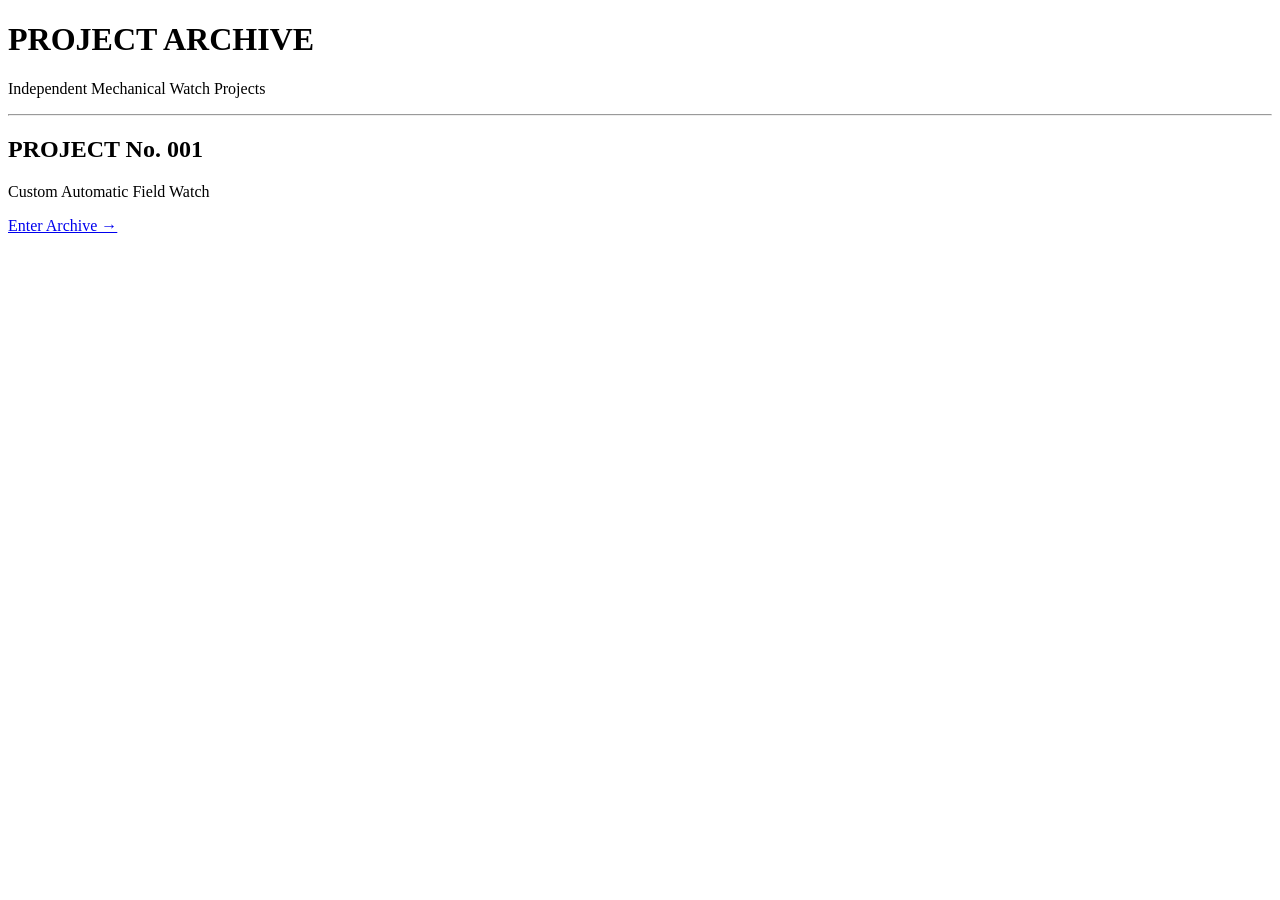
==== index.html @ 33ea07ad "Add initial index.html for project archive" ====
<!DOCTYPE html>
<html lang="en">
<head>
  <meta charset="UTF-8">
  <meta name="viewport" content="width=device-width, initial-scale=1.0">
  <title>Project Archive</title>
</head>
<body>

  <h1>PROJECT ARCHIVE</h1>

  <p>Independent Mechanical Watch Projects</p>

  <hr>

  <h2>PROJECT No. 001</h2>
  <p>Custom Automatic Field Watch</p>

  <p>
    <a href="project-001/">Enter Archive →</a>
  </p>

</body>
</html>
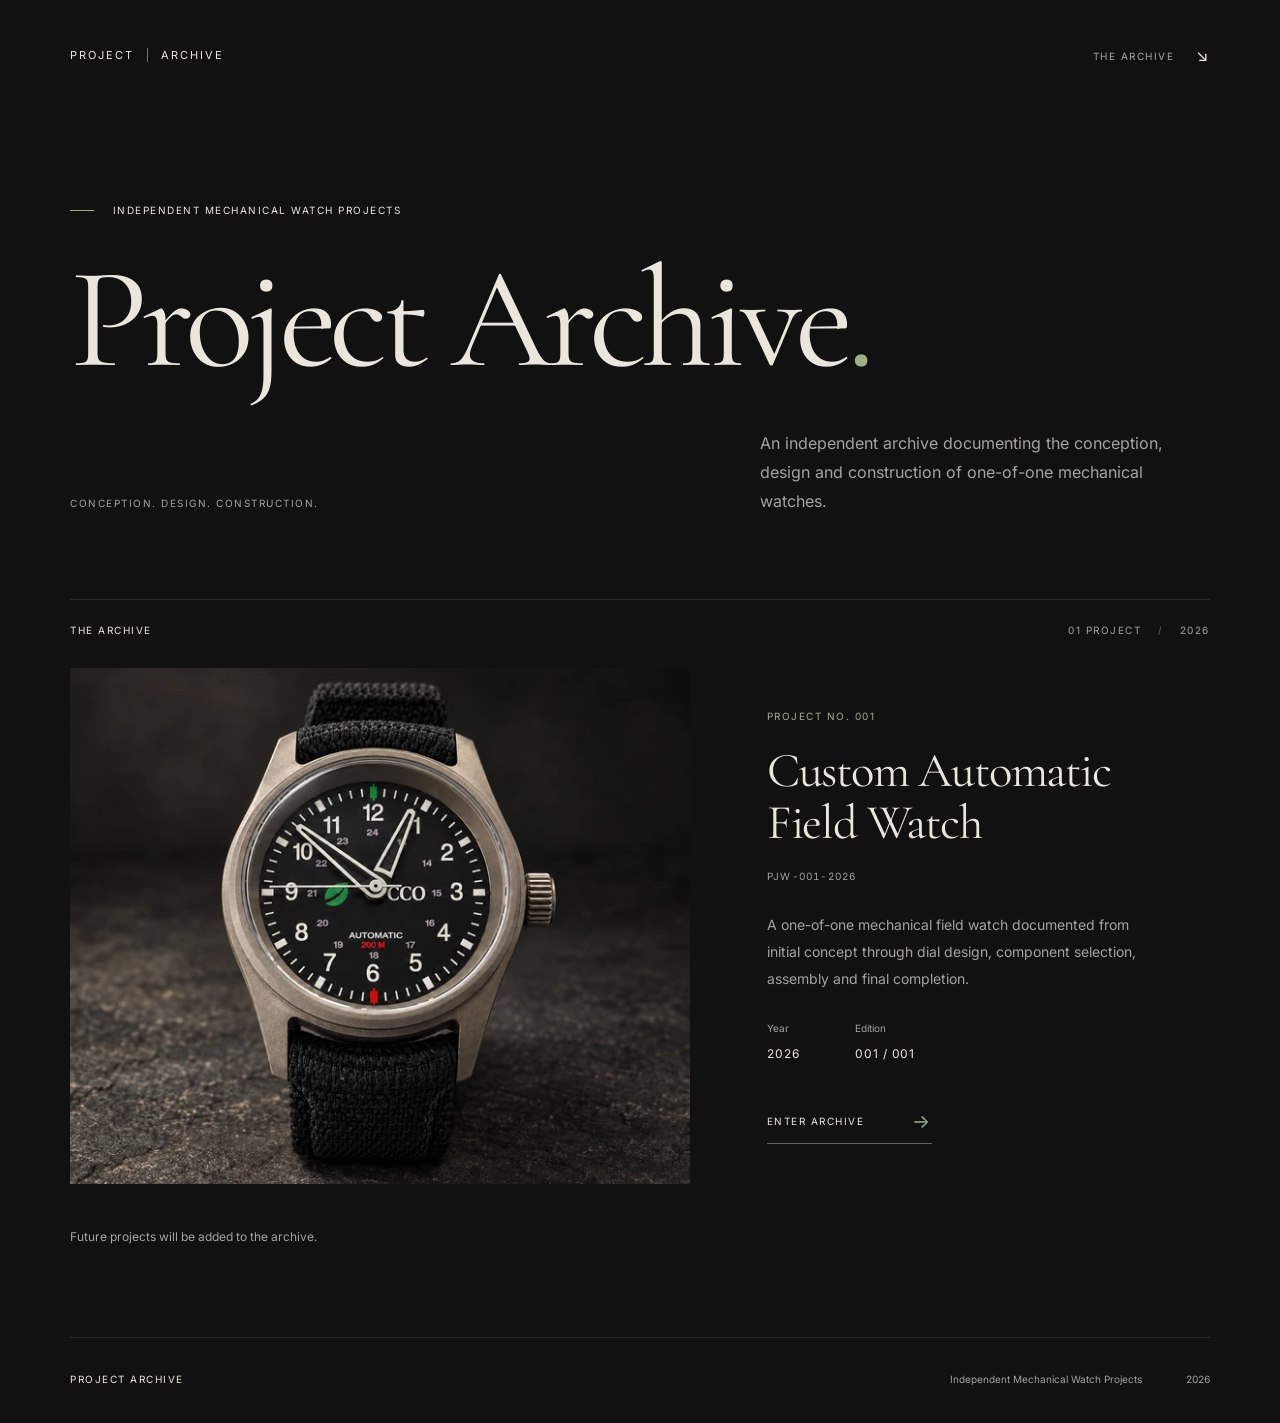
==== commit 54fdb930: "Add files via upload" ====
--- a/index.html
+++ b/index.html
@@ -1,24 +1,51 @@
-<!DOCTYPE html>
+<!doctype html>
 <html lang="en">
-<head>
-  <meta charset="UTF-8">
-  <meta name="viewport" content="width=device-width, initial-scale=1.0">
-  <title>Project Archive</title>
-</head>
-<body>
-
-  <h1>PROJECT ARCHIVE</h1>
-
-  <p>Independent Mechanical Watch Projects</p>
-
-  <hr>
-
-  <h2>PROJECT No. 001</h2>
-  <p>Custom Automatic Field Watch</p>
-
-  <p>
-    <a href="project-001/">Enter Archive →</a>
-  </p>
-
-</body>
+  <head>
+    <meta charset="utf-8">
+    <meta name="viewport" content="width=device-width, initial-scale=1">
+    <meta name="color-scheme" content="dark">
+    <meta name="theme-color" content="#111111">
+    <meta name="description" content="An independent archive documenting the conception, design and construction of one-of-one mechanical watches. Begin with PROJECT No. 001.">
+    <title>Project Archive — Independent Mechanical Watch Projects</title>
+    <link rel="icon" href="assets/general/favicon.svg" type="image/svg+xml">
+    <link rel="stylesheet" href="style.css">
+  </head>
+  <body class="archive-page">
+    <a class="skip-link" href="#main">Skip to content</a>
+    <header class="site-header page-width">
+      <a class="wordmark" href="./" aria-label="Project Archive home">Project <span>Archive</span></a>
+      <nav aria-label="Main navigation"><a class="header-link" href="#archive">The archive <span aria-hidden="true">↘</span></a></nav>
+    </header>
+    <main id="main" tabindex="-1">
+      <section class="archive-intro page-width" aria-labelledby="archive-title">
+        <p class="eyebrow"><span class="accent-rule" aria-hidden="true"></span> Independent Mechanical Watch Projects</p>
+        <h1 id="archive-title">Project Archive<span class="title-period">.</span></h1>
+        <div class="intro-bottom">
+          <p class="quiet-label">Conception. Design. Construction.</p>
+          <p class="intro-statement">An independent archive documenting the conception, design and construction of one-of-one mechanical watches.</p>
+        </div>
+      </section>
+      <section class="archive-index page-width" id="archive" aria-labelledby="archive-heading">
+        <div class="section-bar">
+          <h2 class="eyebrow" id="archive-heading">The archive</h2>
+          <span class="quiet-label">01 project <span class="bar-separator" aria-hidden="true">/</span> 2026</span>
+        </div>
+        <article class="project-feature" aria-labelledby="project-title">
+          <a class="feature-media-link completion-feature" href="project-001/" aria-label="Explore PROJECT No. 001, the completed custom automatic field watch">
+            <img src="assets/project-001/photos/completion-hero-neutral-1200.webp" srcset="assets/project-001/photos/completion-hero-neutral-480.webp 480w, assets/project-001/photos/completion-hero-neutral-800.webp 800w, assets/project-001/photos/completion-hero-neutral-1200.webp 1200w, assets/project-001/photos/completion-hero-neutral-1536.webp 1536w" sizes="(max-width: 760px) 89vw, 760px" width="1536" height="1024" alt="The completed watch with a matte black dial, green leaf, soft white numerals and skeleton hands in its grey titanium case, on dark stone." loading="lazy" decoding="async">
+          </a>
+          <div class="feature-copy">
+            <p class="eyebrow project-marker">PROJECT No. 001</p>
+            <h3 id="project-title"><a href="project-001/">Custom Automatic<br class="desktop-break"> Field Watch</a></h3>
+            <p class="reference">PJW-001-2026</p>
+            <p class="feature-description">A one-of-one mechanical field watch documented from initial concept through dial design, component selection, assembly and final completion.</p>
+            <dl class="feature-facts"><div><dt>Year</dt><dd>2026</dd></div><div><dt>Edition</dt><dd>001 / 001</dd></div></dl>
+            <a class="text-link" href="project-001/">Enter archive <span aria-hidden="true">→</span></a>
+          </div>
+        </article>
+        <p class="archive-note">Future projects will be added to the archive.</p>
+      </section>
+    </main>
+    <footer class="site-footer page-width"><span class="footer-brand">Project Archive</span><p>Independent Mechanical Watch Projects</p><span class="footer-year">2026</span></footer>
+  </body>
 </html>
--- a/style.css
+++ b/style.css
@@ -0,0 +1,392 @@
+@font-face {
+  font-family: "Cormorant Garamond";
+  src: url("assets/general/cormorant-garamond-regular.ttf") format("truetype");
+  font-style: normal;
+  font-weight: 400;
+  font-display: swap;
+}
+@font-face {
+  font-family: "Inter";
+  src: url("assets/general/inter-regular.ttf") format("truetype");
+  font-style: normal;
+  font-weight: 400;
+  font-display: swap;
+}
+:root {
+  color-scheme: dark;
+  --background: #111111;
+  --media: #151615;
+  --ivory: #eae6dd;
+  --muted: #a4a39e;
+  --line: #2b2c29;
+  --green: #9eae89;
+  --red: #c18179;
+  --serif: "Cormorant Garamond", Georgia, "Times New Roman", serif;
+  --sans: "Inter", -apple-system, BlinkMacSystemFont, "Segoe UI", sans-serif;
+  --gutter: clamp(24px, 5.5vw, 88px);
+  --section-space: clamp(80px, 10vw, 152px);
+}
+*, *::before, *::after { box-sizing: border-box; }
+html { scroll-behavior: smooth; scroll-padding-top: 32px; }
+body { margin: 0; background: var(--background); color: var(--ivory); font-family: var(--sans); font-size: 15px; line-height: 1.75; -webkit-font-smoothing: antialiased; }
+::selection { background: #425039; color: #fffdf5; }
+a { color: inherit; text-decoration: none; }
+a:focus-visible, summary:focus-visible { outline: 2px solid var(--green); outline-offset: 7px; }
+main:focus { outline: none; }
+h1, h2, h3, p, figure, dl, dd { margin: 0; }
+h1, h2, h3 { font-weight: 400; }
+img { display: block; max-width: 100%; height: auto; }
+.page-width { width: min(100%, 1600px); padding-inline: var(--gutter); margin-inline: auto; }
+.eyebrow, .quiet-label, .reference, .text-link, .header-link, .chapter-nav a, .media-subject, .media-status, .media-footnote, .record-label, .component-number { font-size: 10px; line-height: 1.6; letter-spacing: .15em; text-transform: uppercase; }
+.eyebrow { color: var(--ivory); }
+.quiet-label, .reference { color: var(--muted); }
+.skip-link { position: fixed; z-index: 10; top: 12px; left: 12px; width: 1px; height: 1px; overflow: hidden; clip-path: inset(50%); white-space: nowrap; color: var(--background); background: var(--ivory); }
+.skip-link:focus { width: auto; height: auto; padding: 12px 20px; clip-path: none; }
+.site-header { display: flex; align-items: center; justify-content: space-between; gap: 24px; min-height: 112px; }
+.wordmark { padding-block: 8px; font-size: 11px; letter-spacing: .18em; text-transform: uppercase; white-space: nowrap; }
+.wordmark span { margin-left: 8px; padding-left: 13px; border-left: 1px solid #68775b; }
+.header-link { display: inline-flex; align-items: center; gap: 22px; padding-block: 8px; color: var(--muted); transition: color 180ms ease; }
+.header-link:hover { color: var(--ivory); }
+.header-link span { color: var(--ivory); font-size: 16px; }
+.accent-rule { display: inline-block; width: 24px; height: 1px; margin-right: 14px; vertical-align: middle; background: var(--green); }
+
+/* Archive homepage */
+.archive-intro { padding-top: clamp(56px, 7vw, 108px); padding-bottom: clamp(64px, 6.5vw, 104px); }
+.archive-intro h1 { margin-top: 27px; font-family: var(--serif); font-size: clamp(68px, 11.2vw, 168px); letter-spacing: -.045em; line-height: 1.05; }
+.title-period { color: var(--green); }
+.intro-bottom { display: grid; grid-template-columns: 1fr 1fr; align-items: end; gap: 48px; margin-top: 34px; }
+.intro-bottom > .quiet-label { padding-bottom: 5px; }
+.intro-statement { max-width: 450px; margin-left: auto; color: var(--muted); font-size: clamp(14px, 1.25vw, 17px); line-height: 1.8; }
+.section-bar { display: flex; align-items: center; justify-content: space-between; gap: 20px; border-top: 1px solid var(--line); padding-block: 22px 30px; }
+.bar-separator { padding-inline: 12px; color: #62665e; }
+.project-feature { display: grid; grid-template-columns: minmax(0, 1.4fr) minmax(0, 1fr); align-items: center; gap: clamp(32px, 6vw, 96px); }
+.feature-media-link { display: block; }
+.feature-media-link .media-slot { transition: background-color 220ms ease, border-color 220ms ease; }
+.feature-media-link:hover .media-slot { border-color: #47513f; background: #181a17; }
+.project-marker { color: var(--green); }
+.feature-copy { padding-block: 30px; }
+.feature-copy h3 { font-family: var(--serif); font-size: clamp(36px, 3.8vw, 57px); line-height: 1.06; letter-spacing: -.025em; margin-block: 21px 20px; }
+.feature-copy h3 a:hover { color: #cbd2c0; }
+.reference { font-size: 10px; letter-spacing: .12em; font-variant-numeric: tabular-nums; }
+.feature-description { max-width: 370px; color: var(--muted); font-size: 14px; line-height: 1.9; margin-top: 28px; }
+.feature-facts { display: flex; gap: 55px; margin-block: 28px 36px; }
+.feature-facts dt { font-size: 10px; color: var(--muted); margin-bottom: 5px; }
+.feature-facts dd { font-size: 12px; letter-spacing: .08em; }
+.text-link { position: relative; display: inline-flex; align-items: center; justify-content: space-between; gap: 48px; padding-block: 12px; border-bottom: 1px solid #63665d; }
+.text-link::after { content: ""; position: absolute; bottom: -1px; left: 0; width: 100%; height: 1px; background: var(--green); transform: scaleX(0); transform-origin: left; transition: transform 220ms ease; }
+.text-link:hover::after { transform: scaleX(1); }
+.text-link span { color: var(--green); font-size: 19px; line-height: 1; }
+.archive-note { color: var(--muted); font-size: 12px; margin-block: 42px 90px; }
+.site-footer { display: flex; flex-wrap: wrap; align-items: center; gap: 24px; position: relative; padding-block: 34px; color: var(--muted); font-size: 10px; }
+.site-footer::before { content: ""; position: absolute; top: 0; left: var(--gutter); right: var(--gutter); height: 1px; background: var(--line); }
+.footer-brand { color: var(--ivory); letter-spacing: .15em; text-transform: uppercase; }
+.site-footer p { margin-left: auto; }
+.footer-year { padding-left: 20px; font-variant-numeric: tabular-nums; }
+
+/* Explicitly empty media fields: no stock images or decorative watch renders. */
+.media-slot { position: relative; display: flex; justify-content: center; align-items: center; aspect-ratio: 16 / 10; border: 1px solid #262924; background: var(--media); padding: 54px 24px; }
+.media-slot--feature { aspect-ratio: 6 / 5; }
+.media-slot--hero { aspect-ratio: 16 / 8.5; }
+.media-slot--portrait { aspect-ratio: 4 / 5; }
+.media-slot--square { aspect-ratio: 1; }
+.media-empty { display: flex; flex-direction: column; align-items: center; text-align: center; }
+.media-index { font-family: var(--serif); font-size: clamp(64px, 7vw, 100px); line-height: 1; letter-spacing: -.045em; color: #899280; margin-bottom: 22px; }
+.media-subject { color: #b7b9ae; letter-spacing: .17em; }
+.media-status { color: var(--muted); font-size: 10px; letter-spacing: .04em; text-transform: none; margin-top: 8px; }
+.media-footnote { position: absolute; bottom: 20px; left: 24px; right: 24px; color: var(--muted); font-size: 9px; letter-spacing: .08em; text-align: center; }
+.media-corner { position: absolute; width: 18px; height: 18px; border-color: #535a4c; border-style: solid; }
+.media-corner--top { top: 20px; left: 20px; border-width: 1px 0 0 1px; }
+.media-corner--bottom { bottom: 20px; right: 20px; border-width: 0 1px 1px 0; }
+figcaption { display: flex; justify-content: space-between; gap: 20px; padding-top: 14px; color: var(--muted); font-size: 10px; line-height: 1.7; }
+.figure-number { margin-right: 10px; color: var(--green); }
+.caption-status { flex-shrink: 0; color: var(--muted); }
+
+/* Retouched documentary photographs keep their full composition, without cropping. */
+.photo-frame { aspect-ratio: 3 / 4; background: var(--media); }
+.photo-frame--landscape { aspect-ratio: 4 / 3; }
+.photo-frame img { width: 100%; height: 100%; object-fit: contain; }
+.photo-link { display: block; cursor: zoom-in; }
+/* Reversible editorial color grade: applies only to documentary photographs. */
+.journal-photo img { filter: saturate(.7) contrast(1.07) brightness(.99) sepia(.08); }
+.journal-photo figcaption { flex-wrap: wrap; gap: 6px 16px; font-size: 11px; line-height: 1.8; }
+.journal-photo--lead-portrait { max-width: 720px; margin-inline: auto; }
+/* The completion series carries its color treatment in the image masters. */
+.completion-photo img { filter: none; }
+.completion-frame { aspect-ratio: auto; overflow: hidden; }
+.completion-frame img { width: 100%; height: auto; object-fit: contain; }
+.completion-frame--hero { background: #171715; }
+.completion-pair { align-items: start; }
+.completion-gallery { max-width: 1120px; margin-inline: auto; }
+.completion-closeup { width: 100%; max-width: 680px; margin-inline: auto; }
+.completion-feature { overflow: hidden; background: #171715; }
+.completion-feature img { width: 100%; aspect-ratio: 6 / 5; object-fit: cover; object-position: center; }
+.component-photos { margin-block: 8px 48px; }
+.component-photos.component-photos--single { grid-template-columns: minmax(0, 1fr); }
+.component-photos--single .journal-photo { width: 100%; max-width: 520px; margin-inline: auto; }
+.movement-reference { width: 80%; max-width: 400px; margin: 12px auto 0; }
+.movement-reference figcaption { flex-wrap: wrap; gap: 6px 16px; font-size: 11px; line-height: 1.8; }
+.build-stage { margin-top: 54px; scroll-margin-top: 32px; }
+.build-stage + .build-stage { margin-top: 72px; padding-top: 56px; border-top: 1px solid var(--line); }
+.build-stage-title { font-family: var(--serif); font-size: clamp(30px, 3vw, 44px); line-height: 1.15; letter-spacing: -.025em; }
+
+/* Project 001: continuous editorial chapters, with a wrapping chapter index. */
+.project-hero { padding-top: clamp(45px, 5vw, 80px); }
+.project-overline { display: flex; align-items: center; justify-content: space-between; gap: 24px; margin-bottom: 18px; }
+.project-hero h1 { font-family: var(--serif); font-size: clamp(65px, 10.8vw, 160px); line-height: 1.08; letter-spacing: -.045em; }
+.project-hero h1 .project-word { font-family: var(--sans); font-size: .2em; letter-spacing: .18em; display: inline-block; vertical-align: middle; margin-right: 24px; }
+.hero-subline { display: flex; justify-content: space-between; align-items: baseline; gap: 24px; margin-block: 20px 50px; }
+.project-subtitle { font-family: var(--serif); font-size: clamp(27px, 3vw, 42px); line-height: 1.3; }
+.hero-edition { color: var(--muted); font-size: 10px; letter-spacing: .12em; white-space: nowrap; }
+.project-context { max-width: 560px; margin-block: 38px 52px; color: var(--muted); font-size: 14px; line-height: 1.9; }
+.chapter-nav { display: grid; grid-template-columns: 180px 1fr; gap: 25px; padding-block: 27px; border-block: 1px solid var(--line); }
+.chapter-nav .eyebrow { color: var(--muted); padding-top: 2px; }
+.chapter-nav ol { list-style: none; display: flex; flex-wrap: wrap; gap: 12px 26px; padding: 0; margin: 0; }
+.chapter-nav a { display: inline-block; color: var(--muted); font-size: 10px; letter-spacing: .09em; padding-block: 5px; transition: color 180ms ease; }
+.chapter-nav a:hover { color: var(--ivory); }
+.chapter-nav a span { color: var(--green); margin-right: 7px; }
+.chapter { padding-block: var(--section-space); border-bottom: 1px solid var(--line); scroll-margin-top: 25px; }
+.chapter-grid { display: grid; grid-template-columns: minmax(0, .85fr) minmax(0, 1.15fr); gap: clamp(32px, 7vw, 110px); }
+.chapter-kicker { color: var(--green); margin-bottom: 24px; }
+.chapter h2, .closing-line { font-family: var(--serif); font-size: clamp(40px, 4.4vw, 66px); line-height: 1.05; letter-spacing: -.025em; }
+.chapter h2 { max-width: 500px; }
+.chapter-lead { max-width: 500px; margin-top: 27px; color: var(--muted); line-height: 1.9; font-size: 14px; }
+.prose { max-width: 560px; }
+.prose p { color: var(--muted); line-height: 1.95; }
+.prose p + p { margin-top: 23px; }
+.prose .lead { font-size: clamp(18px, 1.75vw, 24px); line-height: 1.65; color: var(--ivory); }
+.pending-detail { display: grid; grid-template-columns: 1fr 1fr; gap: 24px; margin-top: 34px; padding-top: 18px; border-top: 1px solid var(--line); font-size: 11px; }
+.pending-detail dt { color: var(--muted); }
+.pending-detail dd { text-align: right; }
+.inspiration-grid { display: grid; grid-template-columns: repeat(3, minmax(0, 1fr)); gap: clamp(24px, 4vw, 62px); margin-top: 54px; }
+.inspiration-item { padding-top: 24px; border-top: 1px solid var(--line); }
+.inspiration-item .quiet-label { font-size: 9px; color: var(--green); }
+.inspiration-item h3 { font-family: var(--serif); font-size: 30px; line-height: 1.2; margin-block: 19px 15px; }
+.inspiration-item p:last-child { color: var(--muted); font-size: 13px; line-height: 1.9; }
+.editorial-note { max-width: 680px; color: var(--muted); font-size: 11px; line-height: 1.9; margin-top: 32px; }
+.design-details > div { padding-block: 21px; border-bottom: 1px solid var(--line); }
+.design-details > div:first-child { padding-top: 0; }
+.design-details dt { color: var(--ivory); font-size: 12px; margin-bottom: 8px; }
+.design-details dd { color: var(--muted); font-size: 13px; line-height: 1.9; }
+.bullish { color: var(--green); }
+.bearish { color: var(--red); }
+.chapter-topline { display: flex; align-items: flex-end; justify-content: space-between; gap: 40px; margin-bottom: 48px; }
+.chapter-topline .chapter-lead { max-width: 390px; margin: 0; }
+.media-pair { display: grid; grid-template-columns: repeat(2, minmax(0, 1fr)); gap: 28px; }
+.dial-studies { display: grid; gap: 40px; min-width: 0; max-width: 760px; margin-inline: auto; }
+.print-inspection { margin-top: clamp(64px, 7vw, 104px); padding-top: 34px; border-top: 1px solid var(--line); }
+.print-inspection-heading { max-width: 620px; margin-bottom: 34px; }
+.print-inspection-heading .eyebrow { color: var(--red); }
+.print-inspection-heading h3 { font-family: var(--serif); font-size: clamp(34px, 3.8vw, 52px); line-height: 1.12; margin-block: 17px 16px; }
+.print-inspection-heading > p:not(.eyebrow) { max-width: 520px; color: var(--muted); font-size: 14px; line-height: 1.85; }
+.print-inspection-heading > p + p { margin-top: 16px; }
+.print-inspection-grid { display: grid; grid-template-columns: 1.1fr 1fr; gap: 56px; max-width: 1120px; margin-inline: auto; align-items: start; }
+.print-inspection-photo { position: relative; aspect-ratio: 4 / 5; overflow: hidden; }
+.print-inspection-photo img { object-fit: cover; object-position: center 80%; }
+.print-leaders { position: absolute; inset: 0; width: 100%; height: 100%; pointer-events: none; }
+.print-leaders > g path { fill: none; vector-effect: non-scaling-stroke; }
+.print-leader-shadow { stroke: #30322c; stroke-width: 3px; }
+.print-leader-lines { stroke: var(--ivory); stroke-width: 1.2px; }
+.print-marker { position: absolute; width: 32px; height: 32px; display: grid; place-items: center; transform: translate(-50%, -50%); border: 1px solid var(--ivory); border-radius: 50%; background: #20221e; color: var(--ivory); font-size: 13px; line-height: 1; pointer-events: none; }
+.print-marker--one { left: 8.6806%; top: 32.7778%; border-color: var(--red); }
+.print-marker--two { left: 51.3889%; top: 39.7222%; }
+.print-marker--three { left: 16.3194%; top: 13.8889%; }
+.print-marker--four { left: 82.6389%; top: 16.1111%; }
+.print-marker--five { left: 71.1806%; top: 55%; }
+.print-observations { padding-top: 14px; }
+.print-observations > .eyebrow { color: var(--green); margin-bottom: 20px; }
+.print-observations ol { list-style: none; padding: 0; margin: 0; }
+.print-observations li { display: grid; grid-template-columns: 112px minmax(0, 1fr); align-items: center; gap: 22px; padding-block: 22px; border-top: 1px solid var(--line); }
+.print-detail { display: block; width: 100%; aspect-ratio: 4 / 3; overflow: hidden; background: var(--media); filter: saturate(.7) contrast(1.07) brightness(.99) sepia(.08); }
+.print-observations h4 { margin: 0 0 8px; font-weight: 400; font-size: 14px; line-height: 1.5; }
+.print-observations h4 span { color: var(--green); font-size: 10px; margin-right: 9px; }
+.print-observation--primary h4, .print-observation--primary h4 span { color: var(--red); }
+.print-observations li p { color: var(--muted); font-size: 12px; line-height: 1.85; }
+.inspection-footnote { color: var(--muted); font-size: 11px; line-height: 1.9; margin-top: 18px; }
+.trial-verdict { margin-top: 28px; padding-top: 22px; border-top: 1px solid var(--line); font-size: 13px; line-height: 1.8; }
+.trial-verdict .eyebrow { display: block; color: var(--red); margin-bottom: 8px; }
+.dial-next-step { display: grid; grid-template-columns: 1.2fr 1fr; gap: 56px; align-items: center; max-width: 1000px; margin: 56px auto 0; border-top: 1px solid var(--line); padding-top: 36px; }
+.dial-next-step .media-slot { aspect-ratio: 4 / 3; }
+.dial-trial-record { min-width: 0; }
+.dial-trial-record > p { color: var(--muted); font-size: 13px; line-height: 1.85; }
+.dial-trial-record > .eyebrow { font-size: 10px; color: var(--green); }
+.dial-trial-record h3 { font-family: var(--serif); font-size: clamp(25px, 2.4vw, 32px); line-height: 1.2; margin: 18px 0 12px; }
+.dial-trial-record > .trial-pending { border-left: 1px solid var(--line); padding-left: 14px; margin-top: 18px; font-size: 12px; }
+.dial-study--compact { width: 86%; max-width: 520px; margin-inline: auto; }
+.design-study-link { display: block; background: var(--media); cursor: zoom-in; }
+.design-study-link img { width: 100%; }
+.dial-study figcaption { flex-wrap: wrap; gap: 6px 16px; }
+.dial-study .study-brief { width: 100%; font-size: 12px; line-height: 1.8; }
+.stage-list { display: grid; grid-template-columns: repeat(3, minmax(0, 1fr)); gap: 32px; margin-top: 48px; }
+.stage-list > div { border-top: 1px solid var(--line); padding-top: 20px; }
+.stage-list dt { font-size: 12px; margin-bottom: 9px; }
+.stage-list dd { color: var(--muted); font-size: 12px; line-height: 1.85; }
+.archive-principle { font-family: var(--serif); font-size: clamp(26px, 3vw, 39px); line-height: 1.35; margin-top: 50px; }
+.component-list { margin-top: 56px; }
+.component { display: grid; grid-template-columns: 50px minmax(0, .95fr) minmax(0, 1.05fr); gap: 30px; padding-block: 30px; border-top: 1px solid var(--line); }
+.component-number { color: var(--green); padding-top: 7px; }
+.component h3 { font-family: var(--serif); font-size: 30px; line-height: 1.2; margin-bottom: 7px; }
+.component .component-subtitle { color: var(--muted); font-size: 11px; }
+.component > p { max-width: 500px; color: var(--muted); font-size: 13px; line-height: 1.9; }
+.verification-note { border-left: 1px solid #788566; padding-left: 20px; color: var(--muted); font-size: 12px; line-height: 1.85; max-width: 650px; margin-top: 30px; }
+.build-grid { margin-top: 46px; }
+.build-records { display: grid; grid-template-columns: repeat(3, minmax(0, 1fr)); gap: 32px; margin-top: 38px; }
+.build-records > div { padding-top: 18px; border-top: 1px solid var(--line); }
+.build-records h3 { font-size: 12px; margin-bottom: 9px; }
+.build-records p { color: var(--muted); font-size: 12px; line-height: 1.85; }
+.finished-gallery { display: grid; gap: 38px; }
+.finished-gallery > figure:first-child .media-slot { aspect-ratio: 16 / 9; }
+.future-views { margin-top: 30px; color: var(--muted); font-size: 12px; }
+.future-views span { color: var(--ivory); margin-right: 12px; }
+.specifications { margin-top: 55px; display: grid; grid-template-columns: repeat(2, minmax(0, 1fr)); column-gap: clamp(32px, 6vw, 90px); }
+.specifications > div { display: grid; grid-template-columns: minmax(0, .8fr) minmax(0, 1.2fr); gap: 24px; align-content: start; padding-block: 19px; border-top: 1px solid var(--line); font-size: 12px; line-height: 1.8; }
+.specifications dt { color: var(--muted); }
+.specifications dd { color: var(--ivory); }
+.specifications small { display: block; color: var(--muted); font-size: 10px; line-height: 1.8; margin-top: 4px; }
+.spec-footnote { max-width: 600px; margin-top: 28px; color: var(--muted); font-size: 11px; line-height: 1.9; }
+.project-record { padding-bottom: 80px; }
+.record-sheet { padding-block: 28px; border-block: 1px solid #565c50; }
+.record-identification { display: flex; justify-content: space-between; gap: 24px; margin-bottom: 30px; }
+.record-identification .reference { margin-top: 9px; }
+.record-edition { font-family: var(--serif); font-size: 31px; line-height: 1; white-space: nowrap; }
+.record-label { font-family: var(--sans); }
+.record-fields > div { display: grid; grid-template-columns: 1fr 1fr; gap: 30px; padding-block: 17px; border-top: 1px solid var(--line); font-size: 12px; }
+.record-fields dt { color: var(--muted); }
+.record-fields dd { text-align: right; }
+.record-fields small { display: block; color: var(--muted); font-size: 10px; margin-top: 3px; }
+.placeholder-value { color: var(--muted); }
+.closing { padding-block: clamp(90px, 11vw, 165px); text-align: center; }
+.closing-line { color: var(--ivory); font-size: clamp(36px, 4.8vw, 72px); }
+.closing-line span { color: #b0b7a4; }
+.closing .text-link { margin-top: 34px; gap: 22px; }
+.archive-credits { border-top: 1px solid var(--line); padding-top: 22px; color: var(--muted); font-size: 11px; line-height: 1.85; }
+.archive-credits summary { width: fit-content; cursor: pointer; font-size: 10px; letter-spacing: .12em; text-transform: uppercase; }
+.archive-credits > div { max-width: 760px; padding-top: 16px; }
+.archive-credits p + p { margin-top: 12px; }
+.archive-credits a { text-decoration: underline; text-underline-offset: 3px; }
+
+@media (max-width: 1050px) {
+  .project-feature { gap: 38px; grid-template-columns: 1.1fr 1fr; }
+  .feature-copy h3 { font-size: 40px; }
+  .desktop-break { display: none; }
+  .feature-description { margin-top: 22px; }
+  .chapter-nav { grid-template-columns: 140px 1fr; }
+  .chapter-grid { gap: 42px; }
+  .chapter-topline { align-items: start; }
+  .chapter-topline .chapter-lead { max-width: 330px; }
+}
+@media (max-width: 900px) {
+  .print-inspection-grid { grid-template-columns: 1fr; gap: 28px; max-width: 580px; }
+  .print-observations { padding-top: 0; }
+  .dial-next-step { grid-template-columns: 1fr; gap: 28px; max-width: 580px; }
+  .dial-next-step figure { width: 100%; max-width: 400px; margin-inline: auto; }
+}
+@media (max-width: 760px) {
+  .site-header { min-height: 88px; }
+  .wordmark { font-size: 10px; letter-spacing: .13em; }
+  .header-link { font-size: 9px; gap: 12px; letter-spacing: .09em; }
+  .archive-intro { padding-top: 62px; padding-bottom: 62px; }
+  .archive-intro h1 { font-size: clamp(68px, 13vw, 98px); margin-top: 26px; line-height: .98; max-width: 620px; }
+  .archive-intro > .eyebrow { font-size: 9px; letter-spacing: .1em; }
+  .intro-bottom { display: flex; flex-direction: column; align-items: start; gap: 23px; margin-top: 28px; }
+  .intro-bottom > .quiet-label { font-size: 9px; }
+  .intro-statement { margin-left: 0; max-width: 450px; font-size: 14px; }
+  .project-feature { grid-template-columns: 1fr; gap: 0; }
+  .media-slot--feature { aspect-ratio: 6 / 5; }
+  .feature-copy { padding-top: 34px; padding-bottom: 0; }
+  .feature-copy h3 { font-size: clamp(41px, 7vw, 52px); max-width: 470px; margin-block: 17px; }
+  .feature-description { max-width: 490px; }
+  .feature-facts { margin-block: 26px; }
+  .archive-note { border-top: 1px solid var(--line); padding-top: 24px; margin-block: 42px 65px; }
+  .site-footer { gap: 13px 24px; }
+  .site-footer p { order: 3; flex-basis: 100%; margin-left: 0; }
+  .footer-year { margin-left: auto; }
+  .project-overline { align-items: start; gap: 12px; }
+  .project-overline .eyebrow, .project-overline .reference { font-size: 9px; letter-spacing: .1em; }
+  .project-hero h1 { font-size: clamp(74px, 15vw, 112px); }
+  .project-hero h1 .project-word { display: block; font-size: 14px; letter-spacing: .16em; margin-block: 32px 8px; }
+  .hero-subline { display: block; margin-block: 17px 34px; }
+  .hero-edition { margin-top: 15px; }
+  .media-slot--hero { aspect-ratio: 4 / 3; }
+  .project-context { margin-block: 27px 35px; font-size: 13px; }
+  .chapter-nav { grid-template-columns: 1fr; gap: 15px; padding-block: 24px; }
+  .chapter-nav ol { gap: 9px 22px; }
+  .chapter { padding-block: 72px; }
+  .chapter-grid { grid-template-columns: 1fr; gap: 30px; }
+  .chapter-kicker { margin-bottom: 17px; }
+  .chapter h2 { max-width: 100%; font-size: 45px; }
+  .chapter-lead { margin-top: 22px; }
+  .prose { max-width: 100%; }
+  .prose p { font-size: 14px; }
+  .prose .lead { font-size: 20px; }
+  .inspiration-grid { grid-template-columns: 1fr; gap: 27px; margin-top: 34px; }
+  .inspiration-item { padding-top: 20px; }
+  .inspiration-item h3 { font-size: 32px; margin-block: 12px; }
+  .inspiration-item p:last-child { max-width: 550px; }
+  .chapter-topline { flex-direction: column; gap: 25px; margin-bottom: 30px; }
+  .chapter-topline .chapter-lead { max-width: 540px; }
+  .print-observations li { grid-template-columns: 88px minmax(0, 1fr); gap: 16px; }
+  .print-marker { width: 28px; height: 28px; font-size: 12px; }
+  .stage-list { grid-template-columns: 1fr; gap: 23px; margin-top: 32px; }
+  .stage-list dt { margin-bottom: 6px; }
+  .archive-principle { margin-top: 32px; }
+  .component-list { margin-top: 34px; }
+  .component { grid-template-columns: 27px 1fr; gap: 14px 20px; padding-block: 26px; }
+  .component > p { grid-column: 2; }
+  .build-grid { margin-top: 34px; }
+  .component-photos, .rotor-photos { grid-template-columns: 1fr; }
+  .component-photos { margin-bottom: 36px; }
+  .build-stage { margin-top: 36px; }
+  .build-stage + .build-stage { margin-top: 48px; padding-top: 36px; }
+  .build-records { grid-template-columns: 1fr; gap: 23px; }
+  .finished-gallery { gap: 28px; }
+  .future-views { line-height: 1.9; }
+  .future-views span { display: block; margin-bottom: 5px; }
+  .specifications { grid-template-columns: 1fr; margin-top: 36px; }
+  .specifications > div { grid-template-columns: .85fr 1.15fr; }
+  .record-sheet { padding-top: 23px; }
+  .record-fields > div { font-size: 11px; }
+  .closing-line { line-height: 1.2; }
+}
+@media (max-width: 480px) {
+  .header-link { gap: 8px; }
+  .wordmark span { margin-left: 5px; padding-left: 9px; }
+  .archive-intro h1 { font-size: clamp(63px, 16.4vw, 79px); max-width: 330px; }
+  .archive-intro > .eyebrow { max-width: 250px; line-height: 1.9; }
+  .accent-rule { width: 16px; margin-right: 7px; }
+  .intro-bottom > .quiet-label { letter-spacing: .1em; }
+  .section-bar > .quiet-label { font-size: 9px; letter-spacing: .07em; }
+  .bar-separator { padding-inline: 7px; }
+  .feature-copy h3 { font-size: 42px; }
+  .media-pair { grid-template-columns: 1fr; }
+  .media-slot--portrait, .media-slot--square { aspect-ratio: 4 / 3; }
+  .media-slot--hero { aspect-ratio: 1; }
+  .media-empty { max-width: 240px; }
+  .media-subject { font-size: 10px; letter-spacing: .1em; }
+  .media-footnote { font-size: 9px; letter-spacing: .04em; }
+  figcaption { gap: 7px; flex-direction: column; font-size: 10px; }
+  .caption-status { font-size: 10px; }
+  .chapter h2 { font-size: 42px; }
+  .specifications > div { grid-template-columns: 1fr; gap: 5px; padding-block: 15px; }
+  .specifications dt { font-size: 10px; }
+  .specifications dd { font-size: 13px; }
+  .record-identification { align-items: center; gap: 15px; }
+  .record-identification .eyebrow { font-size: 9px; }
+  .record-edition { font-size: 27px; }
+  .record-fields > div { grid-template-columns: 1.15fr 1fr; gap: 15px; }
+  .closing-line span { display: block; }
+}
+@media (prefers-reduced-motion: reduce) {
+  html { scroll-behavior: auto; }
+  *, *::before, *::after { transition: none !important; animation: none !important; }
+}
+@media print {
+  :root { --background: #fff; --ivory: #181818; --muted: #505050; --line: #ccc; --green: #46563a; --media: #f4f4f1; }
+  body { font-size: 11pt; }
+  .site-header, .chapter-nav, .skip-link, .closing .text-link { display: none; }
+  .page-width { padding-inline: 0; }
+  .chapter { padding-block: 35px; }
+  .chapter h2 { font-size: 30pt; }
+  figure, .component, .record-sheet, .specifications > div { break-inside: avoid; }
+  .media-index, .media-subject, .media-status, .media-footnote, .closing-line span { color: #505050; }
+  .closing { padding-block: 40px; }
+}
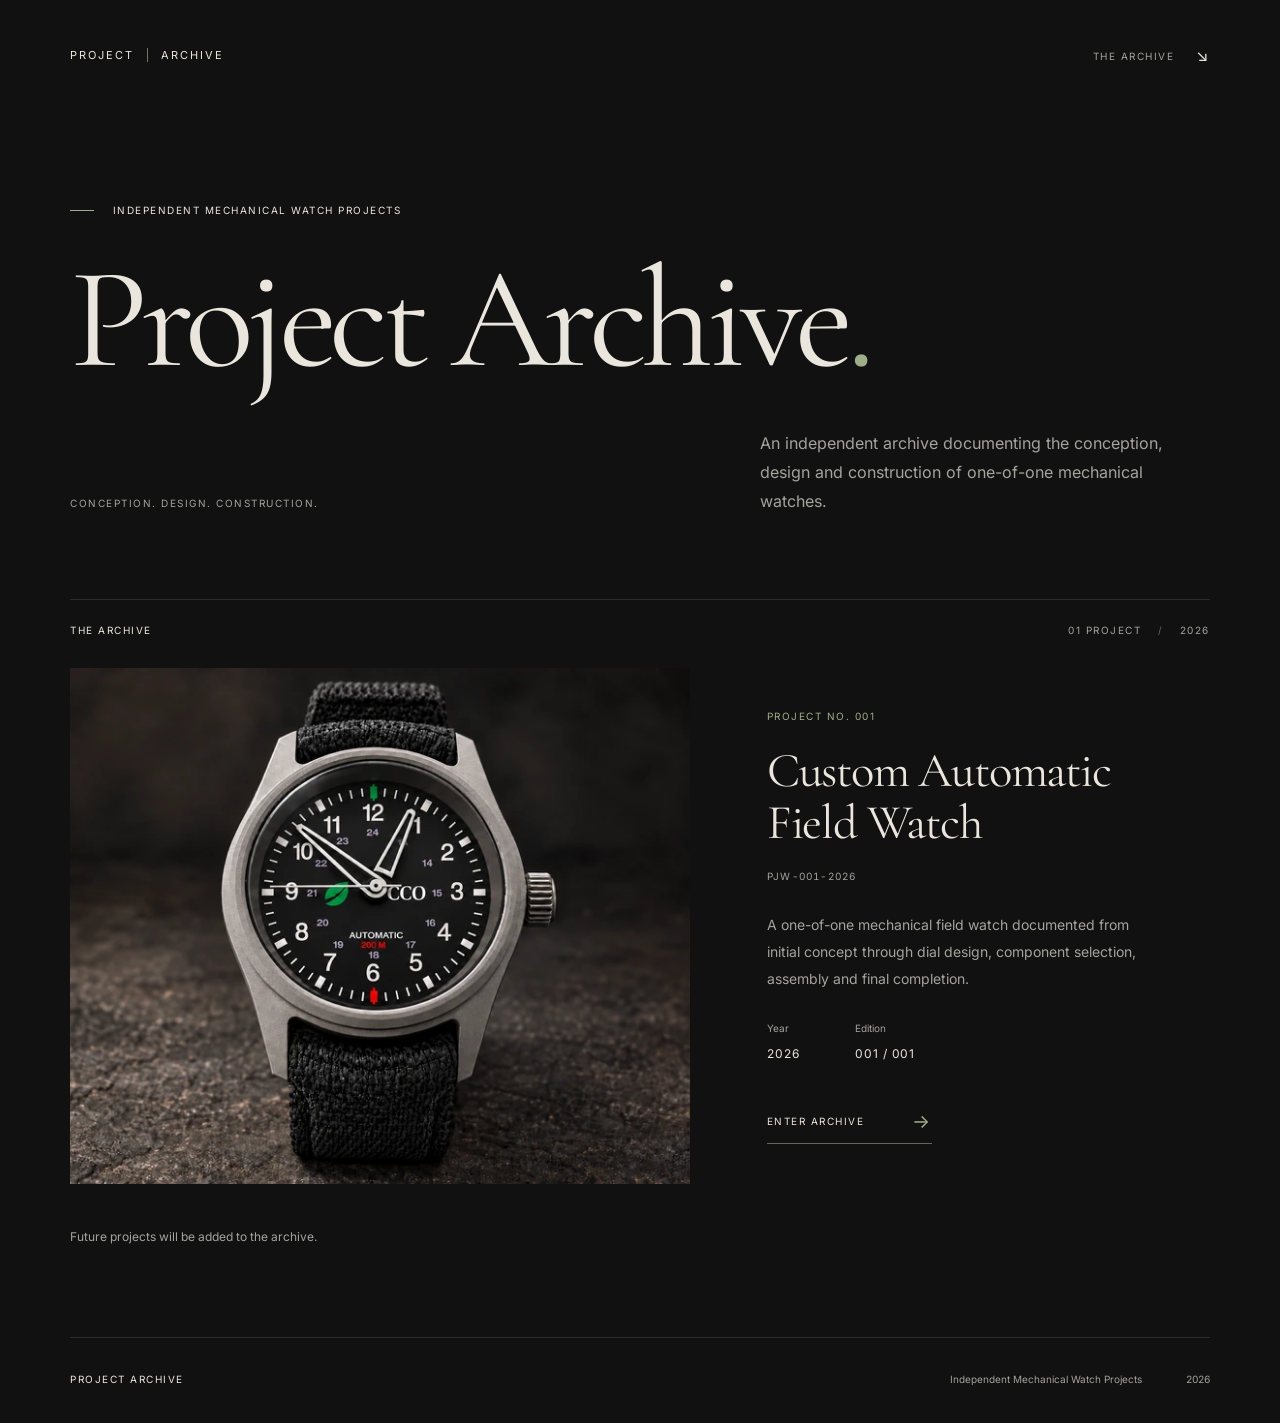
==== commit 50bfa7f7: "Add files via upload" ====
--- a/index.html
+++ b/index.html
@@ -32,7 +32,7 @@
         </div>
         <article class="project-feature" aria-labelledby="project-title">
           <a class="feature-media-link completion-feature" href="project-001/" aria-label="Explore PROJECT No. 001, the completed custom automatic field watch">
-            <img src="assets/project-001/photos/completion-hero-neutral-1200.webp" srcset="assets/project-001/photos/completion-hero-neutral-480.webp 480w, assets/project-001/photos/completion-hero-neutral-800.webp 800w, assets/project-001/photos/completion-hero-neutral-1200.webp 1200w, assets/project-001/photos/completion-hero-neutral-1536.webp 1536w" sizes="(max-width: 760px) 89vw, 760px" width="1536" height="1024" alt="The completed watch with a matte black dial, green leaf, soft white numerals and skeleton hands in its grey titanium case, on dark stone." loading="lazy" decoding="async">
+            <img src="assets/project-001/photos/completion-hero-grey-clean-rim-v6-1200.webp" srcset="assets/project-001/photos/completion-hero-grey-clean-rim-v6-480.webp 480w, assets/project-001/photos/completion-hero-grey-clean-rim-v6-800.webp 800w, assets/project-001/photos/completion-hero-grey-clean-rim-v6-1200.webp 1200w, assets/project-001/photos/completion-hero-grey-clean-rim-v6-1536.webp 1536w" sizes="(max-width: 760px) 89vw, 760px" width="1536" height="1024" alt="The completed watch with a matte black dial, green leaf, soft white numerals and skeleton hands in its grey titanium case, on dark stone." loading="lazy" decoding="async">
           </a>
           <div class="feature-copy">
             <p class="eyebrow project-marker">PROJECT No. 001</p>
